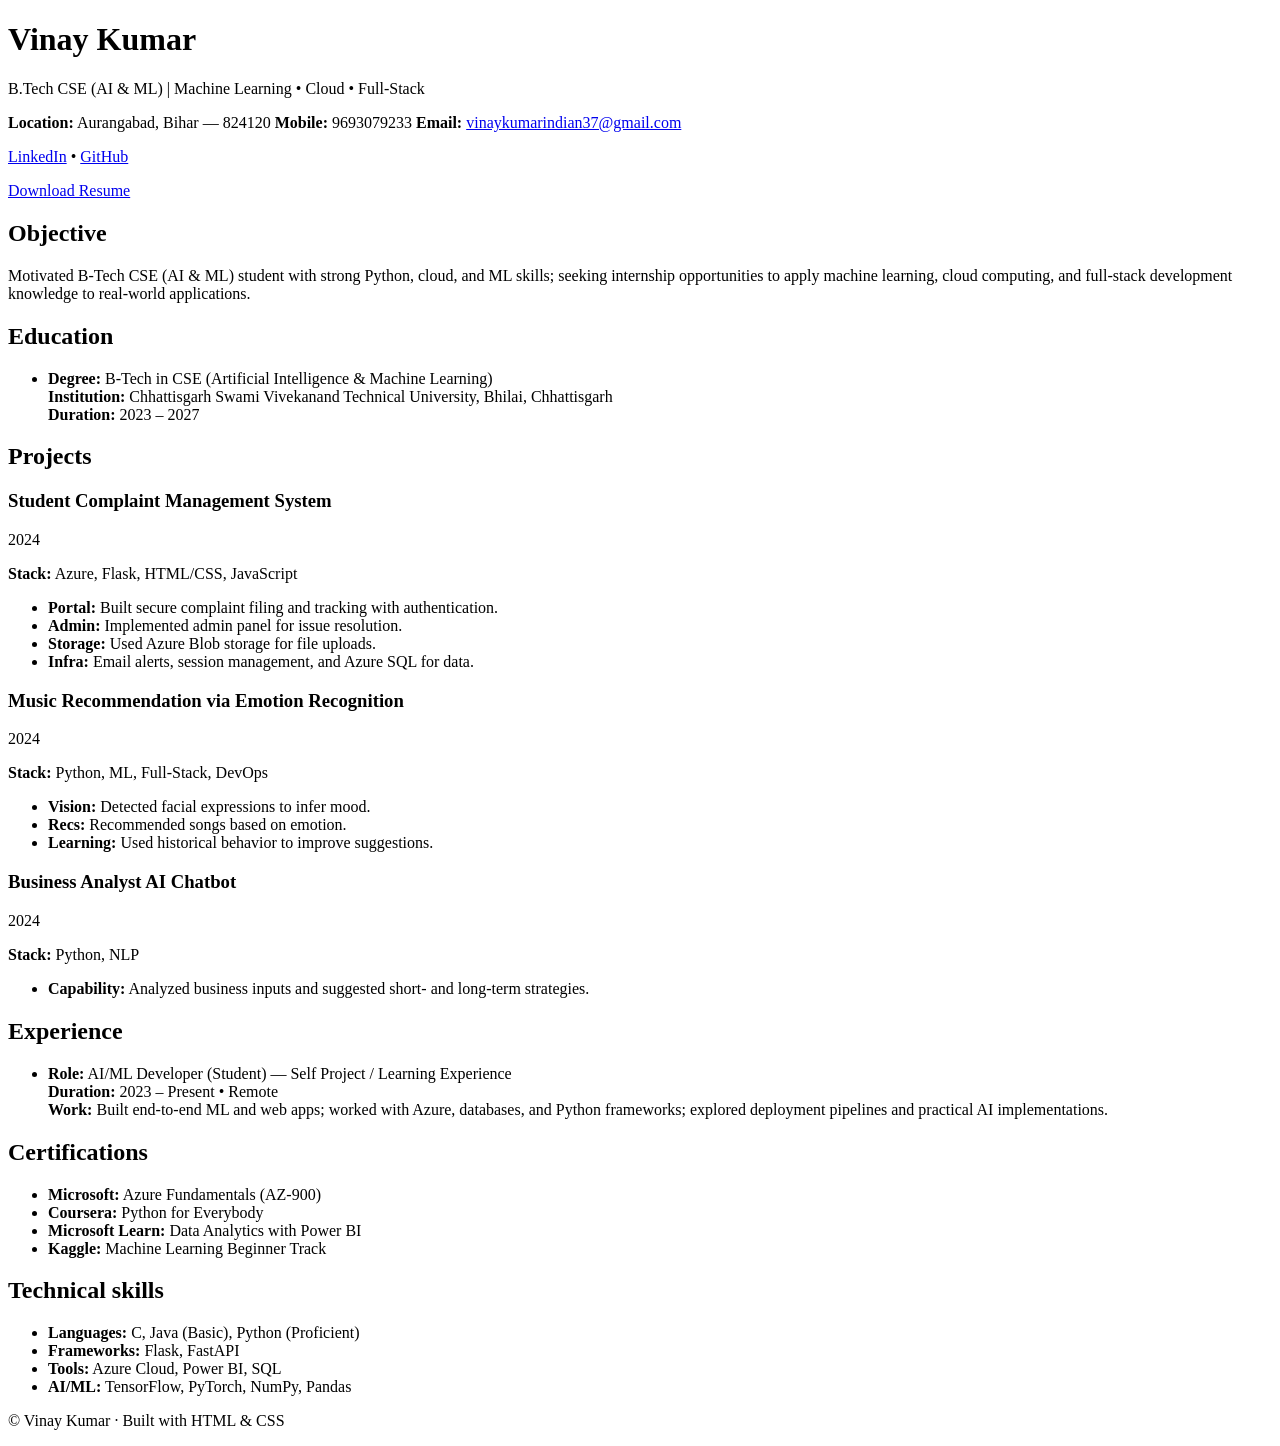
==== Index.html @ 1a21d196 "my first commit" ====
<!DOCTYPE html>
<html lang="en">
<head>
  <meta charset="UTF-8" />
  <meta name="viewport" content="width=device-width, initial-scale=1" />
  <title>Vinay Kumar | Portfolio</title>
  <link rel="stylesheet" href="styles.css" />
  <meta name="description" content="Vinay Kumar - B.Tech CSE (AI & ML) student, projects in Azure, Flask, ML, and full-stack." />
</head>
<body>
  <header class="header">
    <div class="container header__inner">
      <div>
        <h1>Vinay Kumar</h1>
        <p class="subtitle">B.Tech CSE (AI & ML) | Machine Learning • Cloud • Full‑Stack</p>
        <p class="contact">
          <span><strong>Location:</strong> Aurangabad, Bihar — 824120</span>
          <span><strong>Mobile:</strong> 9693079233</span>
          <span><strong>Email:</strong> <a href="mailto:vinaykumarindian37@gmail.com">vinaykumarindian37@gmail.com</a></span>
        </p>
        <p class="links">
          <a href="https://www.linkedin.com/in/vinay-kumar-3375b128b" target="_blank" rel="noopener">LinkedIn</a>
          <span>•</span>
          <a href="https://github.com/vinaykumar-0078" target="_blank" rel="noopener">GitHub</a>
        </p>
        <div class="cta">
          <a class="btn"
             href="https://vinaystorag.blob.core.windows.net/project-container/resume%20vinay.pdf?sp=r&st=2025-11-22T06:19:40Z&se=2025-12-02T14:34:40Z&sv=2024-11-04&sr=b&sig=7NguUver8YfI%2BisRlcWt8mLhQmhnH%2Fa9616o9jLuzow%3D"
             target="_blank" rel="noopener">Download Resume</a>
        </div>
      </div>
    </div>
  </header>

  <main class="container">
    <section id="objective" class="card">
      <h2>Objective</h2>
      <p>
        Motivated B‑Tech CSE (AI & ML) student with strong Python, cloud, and ML skills; seeking internship opportunities to apply
        machine learning, cloud computing, and full‑stack development knowledge to real‑world applications.
      </p>
    </section>

    <section id="education" class="card">
      <h2>Education</h2>
      <ul class="list">
        <li>
          <strong>Degree:</strong> B‑Tech in CSE (Artificial Intelligence & Machine Learning)<br />
          <strong>Institution:</strong> Chhattisgarh Swami Vivekanand Technical University, Bhilai, Chhattisgarh<br />
          <strong>Duration:</strong> 2023 – 2027
        </li>
      </ul>
    </section>

    <section id="projects" class="card">
      <h2>Projects</h2>

      <article class="project">
        <div class="project__header">
          <h3>Student Complaint Management System</h3>
          <span class="tag">2024</span>
        </div>
        <p class="stack"><strong>Stack:</strong> Azure, Flask, HTML/CSS, JavaScript</p>
        <ul class="bullets">
          <li><strong>Portal:</strong> Built secure complaint filing and tracking with authentication.</li>
          <li><strong>Admin:</strong> Implemented admin panel for issue resolution.</li>
          <li><strong>Storage:</strong> Used Azure Blob storage for file uploads.</li>
          <li><strong>Infra:</strong> Email alerts, session management, and Azure SQL for data.</li>
        </ul>
      </article>

      <article class="project">
        <div class="project__header">
          <h3>Music Recommendation via Emotion Recognition</h3>
          <span class="tag">2024</span>
        </div>
        <p class="stack"><strong>Stack:</strong> Python, ML, Full‑Stack, DevOps</p>
        <ul class="bullets">
          <li><strong>Vision:</strong> Detected facial expressions to infer mood.</li>
          <li><strong>Recs:</strong> Recommended songs based on emotion.</li>
          <li><strong>Learning:</strong> Used historical behavior to improve suggestions.</li>
        </ul>
      </article>

      <article class="project">
        <div class="project__header">
          <h3>Business Analyst AI Chatbot</h3>
          <span class="tag">2024</span>
        </div>
        <p class="stack"><strong>Stack:</strong> Python, NLP</p>
        <ul class="bullets">
          <li><strong>Capability:</strong> Analyzed business inputs and suggested short‑ and long‑term strategies.</li>
        </ul>
      </article>
    </section>

    <section id="experience" class="card">
      <h2>Experience</h2>
      <ul class="list">
        <li>
          <strong>Role:</strong> AI/ML Developer (Student) — Self Project / Learning Experience<br />
          <strong>Duration:</strong> 2023 – Present • Remote<br />
          <strong>Work:</strong> Built end‑to‑end ML and web apps; worked with Azure, databases, and Python frameworks; explored deployment pipelines and practical AI implementations.
        </li>
      </ul>
    </section>

    <section id="certifications" class="card">
      <h2>Certifications</h2>
      <ul class="list grid-2">
        <li><strong>Microsoft:</strong> Azure Fundamentals (AZ‑900)</li>
        <li><strong>Coursera:</strong> Python for Everybody</li>
        <li><strong>Microsoft Learn:</strong> Data Analytics with Power BI</li>
        <li><strong>Kaggle:</strong> Machine Learning Beginner Track</li>
      </ul>
    </section>

    <section id="skills" class="card">
      <h2>Technical skills</h2>
      <div class="skills">
        <ul>
          <li><strong>Languages:</strong> C, Java (Basic), Python (Proficient)</li>
          <li><strong>Frameworks:</strong> Flask, FastAPI</li>
          <li><strong>Tools:</strong> Azure Cloud, Power BI, SQL</li>
          <li><strong>AI/ML:</strong> TensorFlow, PyTorch, NumPy, Pandas</li>
        </ul>
      </div>
    </section>
  </main>

  <footer class="footer">
    <div class="container">
      <p>© Vinay Kumar · Built with HTML & CSS</p>
    </div>
  </footer>
</body>
</html>
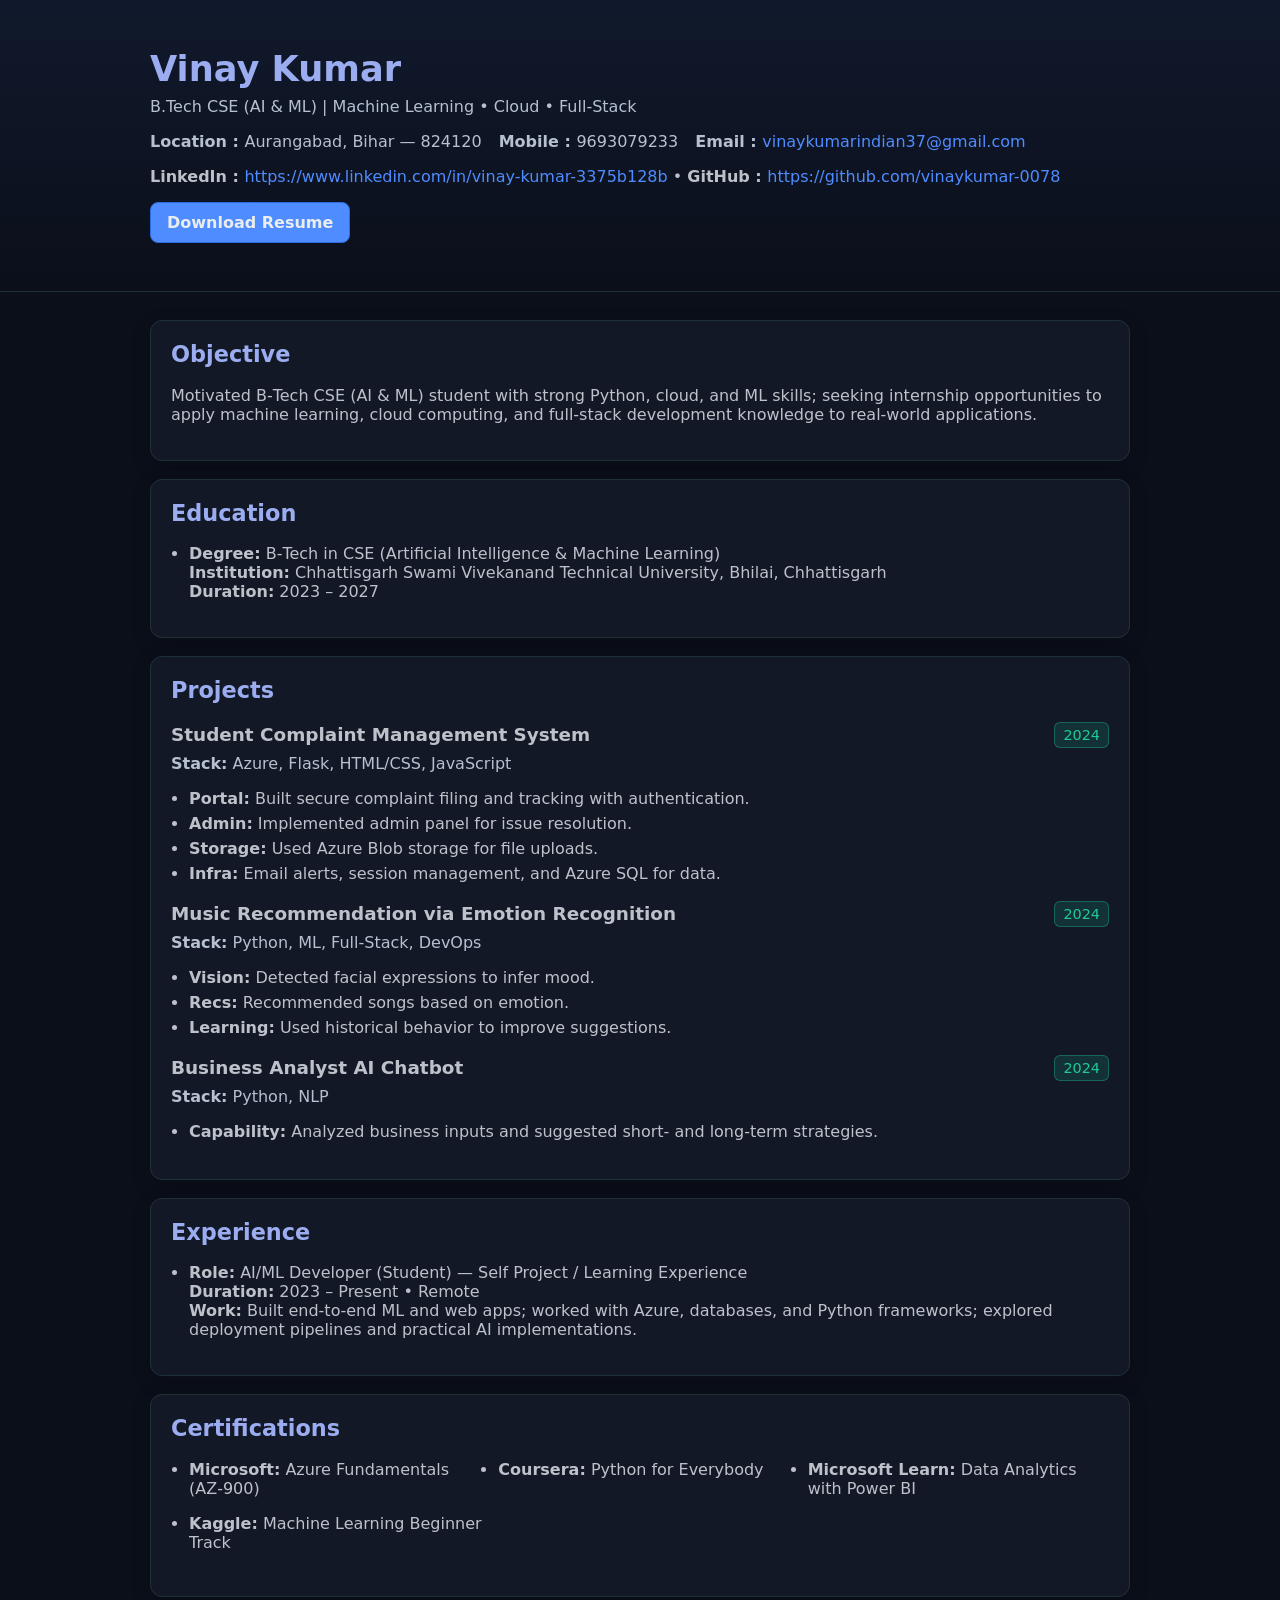
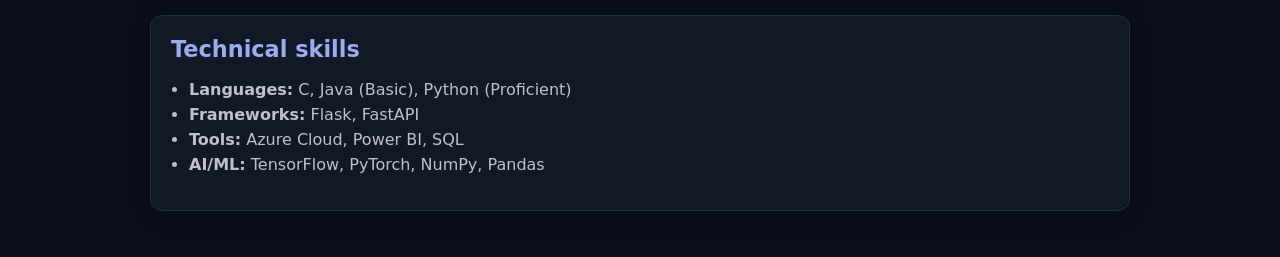
==== commit d4272d16: "my finally commit" ====
--- a/Index.html
+++ b/Index.html
@@ -4,7 +4,7 @@
   <meta charset="UTF-8" />
   <meta name="viewport" content="width=device-width, initial-scale=1" />
   <title>Vinay Kumar | Portfolio</title>
-  <link rel="stylesheet" href="styles.css" />
+  <link rel="stylesheet" href="style.css" />
   <meta name="description" content="Vinay Kumar - B.Tech CSE (AI & ML) student, projects in Azure, Flask, ML, and full-stack." />
 </head>
 <body>
@@ -14,19 +14,19 @@
         <h1>Vinay Kumar</h1>
         <p class="subtitle">B.Tech CSE (AI & ML) | Machine Learning • Cloud • Full‑Stack</p>
         <p class="contact">
-          <span><strong>Location:</strong> Aurangabad, Bihar — 824120</span>
-          <span><strong>Mobile:</strong> 9693079233</span>
-          <span><strong>Email:</strong> <a href="mailto:vinaykumarindian37@gmail.com">vinaykumarindian37@gmail.com</a></span>
+          <span><strong>Location : </strong> Aurangabad, Bihar — 824120</span>
+          <span><strong>Mobile : </strong> 9693079233</span>
+          <span><strong>Email : </strong> <a href="mailto:vinaykumarindian37@gmail.com">vinaykumarindian37@gmail.com</a></span>
         </p>
         <p class="links">
-          <a href="https://www.linkedin.com/in/vinay-kumar-3375b128b" target="_blank" rel="noopener">LinkedIn</a>
+          <strong>LinkedIn : </strong><a href="https://www.linkedin.com/in/vinay-kumar-3375b128b">https://www.linkedin.com/in/vinay-kumar-3375b128b</a>
           <span>•</span>
-          <a href="https://github.com/vinaykumar-0078" target="_blank" rel="noopener">GitHub</a>
+          <strong>GitHub : </strong><a href="https://github.com/vinaykumar-0078">https://github.com/vinaykumar-0078</a>
         </p>
         <div class="cta">
           <a class="btn"
-             href="https://vinaystorag.blob.core.windows.net/project-container/resume%20vinay.pdf?sp=r&st=2025-11-22T06:19:40Z&se=2025-12-02T14:34:40Z&sv=2024-11-04&sr=b&sig=7NguUver8YfI%2BisRlcWt8mLhQmhnH%2Fa9616o9jLuzow%3D"
-             target="_blank" rel="noopener">Download Resume</a>
+             href="https://vinaystorag.blob.core.windows.net/project-container/resume%20vinay.pdf?sp=r&st=2025-12-05T17:53:47Z&se=2026-03-06T02:08:47Z&sv=2024-11-04&sr=b&sig=x7p%2FntGKwyl2Q3%2BZyILvL6enyNk%2F2wusmiAb%2BEjcdlI%3D"
+              >Download Resume</a>
         </div>
       </div>
     </div>
@@ -128,10 +128,4 @@
     </section>
   </main>
 
-  <footer class="footer">
-    <div class="container">
-      <p>© Vinay Kumar · Built with HTML & CSS</p>
-    </div>
-  </footer>
-</body>
-</html>+  
--- a/style.css
+++ b/style.css
@@ -0,0 +1,73 @@
+
+:root {
+  --bg: #0b0f1a;
+  --card: #121826;
+  --text: #e6eaf2ce;
+  --muted: #b7c0d1;
+  --accent: #4f8cff;
+  --accent-2: #20c997;
+  --border: #1f3137;
+  --title: #9badf0;
+}
+
+* { box-sizing: border-box; }
+html, body { margin: 0; padding: 0; background: var(--bg); color: var(--text); font-family: Inter, system-ui, -apple-system, Segoe UI, Roboto, Arial, sans-serif; }
+a { color: var(--accent); text-decoration: var(--muted); }
+a:hover { text-decoration: underline; }
+
+.container { width: 95%; max-width: 980px; margin: 0 auto; }
+
+.header { padding: 48px 0; border-bottom: 1px solid var(--border); background: linear-gradient(180deg, rgba(79,140,255,0.08), transparent); }
+.header__inner h1 { margin: 0 0 8px; font-size: 2.2rem; color: var(--title); }
+.subtitle { margin: 0 0 12px; color: var(--muted); }
+.contact span { display: inline-block; margin-right: 12px; color: var(--muted); }
+.links { margin: 12px 0 0; }
+.cta { margin-top: 16px; }
+
+
+.btn {
+  display: inline-block;
+  padding: 10px 16px;
+  background: var(--accent);
+  color: #e9eded;
+  border-radius: 8px;
+  font-weight: 600;
+  border: 1px solid #2d6cdf;
+}
+.btn:hover { background: #3a7af8; }
+
+main { padding: 28px 0; }
+.card {
+  background: var(--card);
+  border: 1px solid var(--border);
+  border-radius: 12px;
+  padding: 20px;
+  margin-bottom: 18px;
+  box-shadow: 0 6px 20px rgba(0,0,0,0.18);
+}
+.card h2 { margin-top: 0; font-size: 1.4rem; color: var(--title); }
+
+.list { padding-left: 18px; }
+.list li { margin-bottom: 8px; }
+
+.grid-2 { display: grid; grid-template-columns: repeat(auto-fit, minmax(250px, 1fr)); gap: 8px; }
+
+.project { margin-bottom: 18px;  }
+.project__header { display: flex; align-items: center; justify-content: space-between; }
+.project__header h3 { margin: 0; font-size: 1.15rem; }
+.tag {
+  background: rgba(32, 201, 151, 0.15);
+  color: var(--accent-2);
+  border: 1px solid rgba(32,201,151,0.35);
+  padding: 4px 8px;
+  border-radius: 6px;
+  font-size: 0.9rem;
+}
+.stack { color: var(--muted); margin: 6px 0 10px; }
+.bullets { padding-left: 18px;  }
+.bullets li { margin-bottom: 6px;  }
+
+.skills ul { padding-left: 18px; }
+.skills li { margin-bottom: 6px; }
+
+.footer { padding: 28px 0; border-top: 1px solid var(--border); color: var(--muted); text-align: center; }
